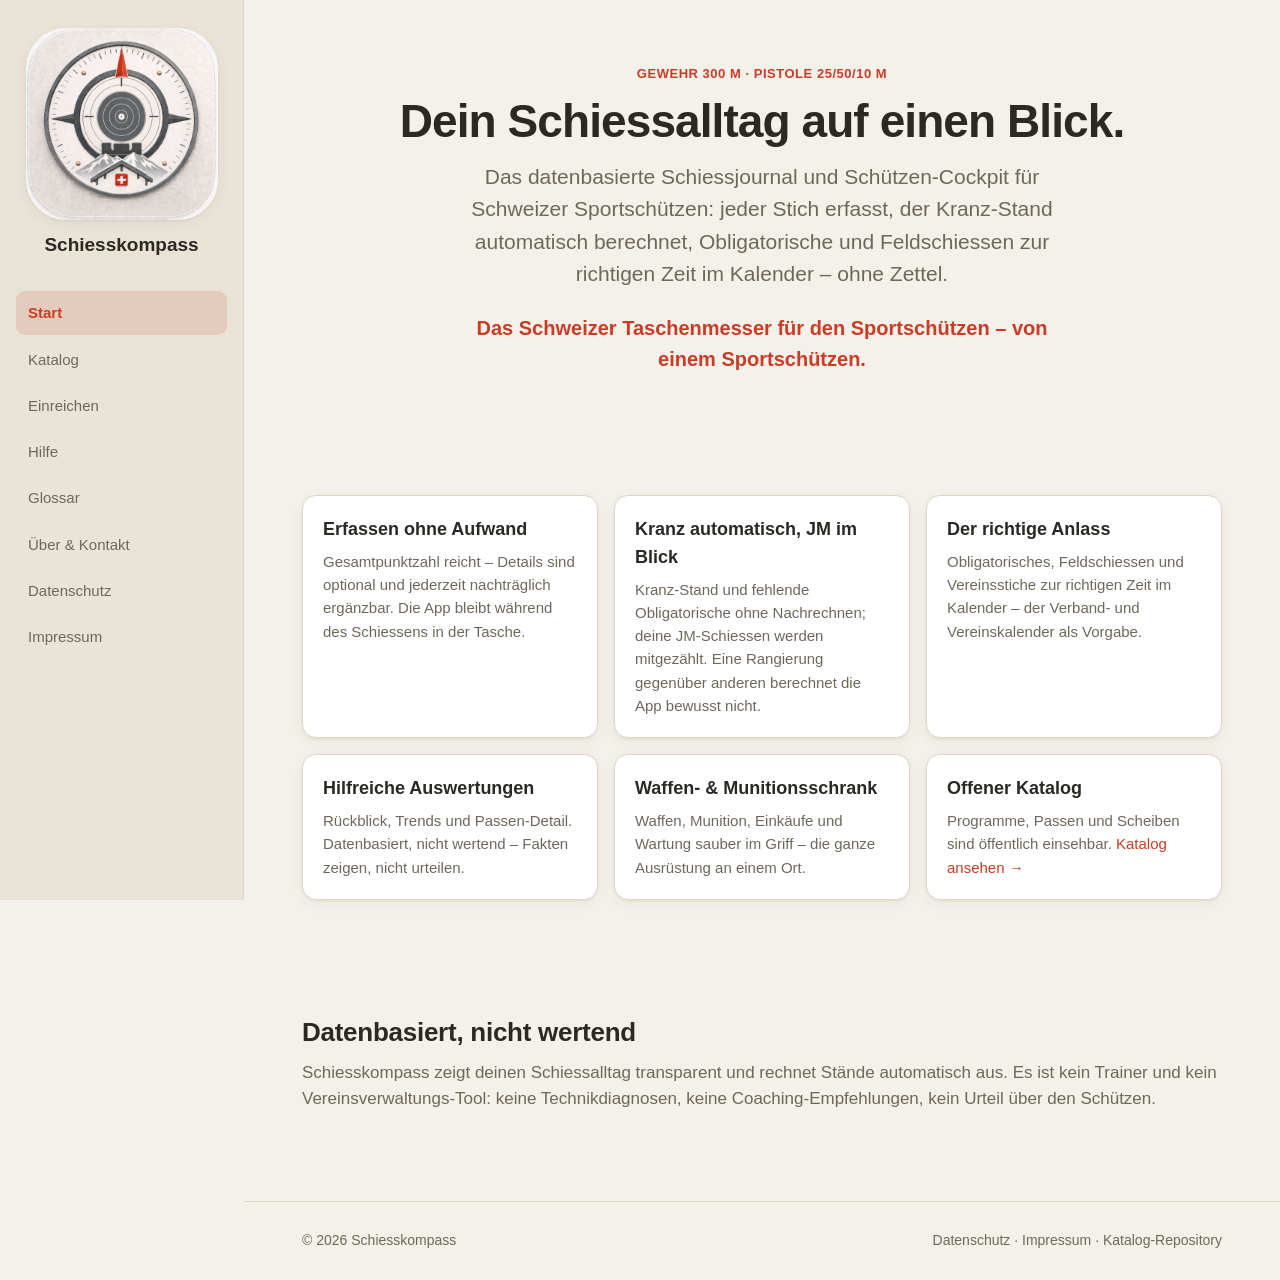
==== index.html @ a67bebf8 "Schiesskompass-Webseite (Landing, Katalog, Einreichen, Hilfe, Glossar, Über, Datenschutz, Impressum)" ====
<!DOCTYPE html>
<html lang="de">
<head>
    <meta charset="utf-8">
    <meta name="viewport" content="width=device-width, initial-scale=1">
    <title>Schiesskompass – Dein Schiessalltag auf einen Blick</title>
    <meta name="description" content="Schiesskompass ist ein datenbasiertes Schiessjournal und Schützen-Cockpit für Schweizer Sportschützen. Jedes Schiessen erfasst, der Kranz-Stand automatisch berechnet.">
    <link rel="icon" type="image/png" href="assets/logo-180.png">
    <link rel="apple-touch-icon" href="assets/logo-180.png">
    <link rel="stylesheet" href="assets/style.css">
</head>
<body>
    <header class="site-header">
        <div class="wrap">
            <a class="brand" href="index.html"><img class="brand-logo" src="assets/logo.png" alt="Schiesskompass-Logo">Schiesskompass</a>
            <nav class="nav">
                <a href="index.html" class="active">Start</a>
                <a href="katalog.html">Katalog</a>
                <a href="einreichen.html">Einreichen</a>
                <a href="hilfe.html">Hilfe</a>
                <a href="glossar.html">Glossar</a>
                <a href="ueber.html">Über &amp; Kontakt</a>
                <a href="datenschutz.html">Datenschutz</a>
                <a href="impressum.html">Impressum</a>
            </nav>
        </div>
    </header>

    <main>
        <section class="hero">
            <div class="wrap">
                <div class="kicker">Gewehr 300 m · Pistole 25/50/10 m</div>
                <h1>Dein Schiessalltag auf einen Blick.</h1>
                <p class="lead">
                    Das datenbasierte Schiessjournal und Schützen-Cockpit für Schweizer Sportschützen:
                    jeder Stich erfasst, der Kranz-Stand automatisch berechnet, Obligatorische und
                    Feldschiessen zur richtigen Zeit im Kalender – ohne Zettel.
                </p>
                <p class="slogan">Das Schweizer Taschenmesser für den Sportschützen – von einem Sportschützen.</p>
            </div>
        </section>

        <section class="block">
            <div class="wrap">
                <div class="grid">
                    <div class="card">
                        <h3>Erfassen ohne Aufwand</h3>
                        <p>Gesamtpunktzahl reicht – Details sind optional und jederzeit nachträglich ergänzbar. Die App bleibt während des Schiessens in der Tasche.</p>
                    </div>
                    <div class="card">
                        <h3>Kranz automatisch, JM im Blick</h3>
                        <p>Kranz-Stand und fehlende Obligatorische ohne Nachrechnen; deine JM-Schiessen werden mitgezählt. Eine Rangierung gegenüber anderen berechnet die App bewusst nicht.</p>
                    </div>
                    <div class="card">
                        <h3>Der richtige Anlass</h3>
                        <p>Obligatorisches, Feldschiessen und Vereinsstiche zur richtigen Zeit im Kalender – der Verband- und Vereinskalender als Vorgabe.</p>
                    </div>
                    <div class="card">
                        <h3>Hilfreiche Auswertungen</h3>
                        <p>Rückblick, Trends und Passen-Detail. Datenbasiert, nicht wertend – Fakten zeigen, nicht urteilen.</p>
                    </div>
                    <div class="card">
                        <h3>Waffen- &amp; Munitionsschrank</h3>
                        <p>Waffen, Munition, Einkäufe und Wartung sauber im Griff – die ganze Ausrüstung an einem Ort.</p>
                    </div>
                    <div class="card">
                        <h3>Offener Katalog</h3>
                        <p>Programme, Passen und Scheiben sind öffentlich einsehbar. <a href="katalog.html">Katalog ansehen&nbsp;→</a></p>
                    </div>
                </div>
            </div>
        </section>

        <section class="block">
            <div class="wrap">
                <h2>Datenbasiert, nicht wertend</h2>
                <p class="sub">
                    Schiesskompass zeigt deinen Schiessalltag transparent und rechnet Stände automatisch aus.
                    Es ist kein Trainer und kein Vereinsverwaltungs-Tool: keine Technikdiagnosen, keine
                    Coaching-Empfehlungen, kein Urteil über den Schützen.
                </p>
            </div>
        </section>
    </main>

    <footer class="site-footer">
        <div class="wrap">
            <span>© <span id="year"></span> Schiesskompass</span>
            <span>
                <a href="datenschutz.html">Datenschutz</a> ·
                <a href="impressum.html">Impressum</a> ·
                <a href="https://github.com/Sportschuetze/Schiesskompass">Katalog-Repository</a>
            </span>
        </div>
    </footer>

    <script>document.getElementById("year").textContent = new Date().getFullYear();</script>
</body>
</html>
---- assets/style.css ----
/* Schiesskompass – öffentliche Webseite (GitHub Pages)
   Ruhiges, sachliches Design. Akzent #0088FF (App-Icon-Blau).
   System-Font, Light/Dark über prefers-color-scheme. */

:root {
    /* Palette aus dem Schiesskompass-Logo: warmes Papier, Anthrazit, Rot-Akzent */
    --accent: #c93c26;        /* Kompassnadel / Schweizerkreuz */
    --accent-hover: #a82f1c;
    --bg: #f4f1ea;            /* warmes Zielscheiben-Papier */
    --bg-elev: #eae4d6;
    --card: #ffffff;
    --border: #e0d8c7;
    --text: #2b2924;         /* Anthrazit (Gewehre / Zielzentrum) */
    --text-dim: #6e685b;
    --shadow: 0 1px 3px rgba(60, 50, 30, 0.07), 0 4px 16px rgba(60, 50, 30, 0.05);
    --radius: 14px;
    --maxw: 960px;
}

@media (prefers-color-scheme: dark) {
    :root {
        --accent: #e2593f;   /* aufgehellt für Kontrast auf dunklem Grund */
        --accent-hover: #ef6b52;
        --bg: #14120d;
        --bg-elev: #1e1a13;
        --card: #1f1b14;
        --border: #322d22;
        --text: #f1ede3;
        --text-dim: #a49b89;
        --shadow: 0 1px 3px rgba(0, 0, 0, 0.5);
    }
}

* { box-sizing: border-box; }

html { -webkit-text-size-adjust: 100%; }

body {
    margin: 0;
    font-family: -apple-system, BlinkMacSystemFont, "SF Pro Text", "Segoe UI", Roboto, Helvetica, Arial, sans-serif;
    color: var(--text);
    background: var(--bg);
    line-height: 1.55;
    font-size: 17px;
}

a { color: var(--accent); text-decoration: none; }
a:hover { color: var(--accent-hover); text-decoration: underline; }
.tabbar button.active:hover { color: #fff; }

.wrap { max-width: var(--maxw); margin: 0 auto; padding: 0 20px; }

/* Kopfzeile / Navigation */
.site-header {
    position: sticky;
    top: 0;
    z-index: 10;
    backdrop-filter: saturate(180%) blur(20px);
    -webkit-backdrop-filter: saturate(180%) blur(20px);
    background: color-mix(in srgb, var(--bg) 82%, transparent);
    border-bottom: 1px solid var(--border);
}
.site-header .wrap {
    display: flex;
    align-items: center;
    justify-content: space-between;
    min-height: 56px;
    gap: 16px;
}
.brand { display: flex; align-items: center; gap: 10px; font-weight: 600; color: var(--text); }
.brand .brand-logo { width: 30px; height: 30px; border-radius: 7px; display: block; }
.nav { display: flex; gap: 18px; flex-wrap: wrap; }
.nav a { color: var(--text-dim); font-size: 15px; }
.nav a.active, .nav a:hover { color: var(--text); text-decoration: none; }

/* Ab Tablet-/Desktop-Breite: Navigation als feste linke Seitenleiste.
   Darunter (Mobil) bleibt die bekannte Top-Leiste erhalten. */
@media (min-width: 801px) {
    body { padding-left: 244px; }

    .site-header {
        position: fixed;
        top: 0; left: 0; bottom: 0;
        width: 244px; height: 100vh;
        overflow-y: auto;
        background: var(--bg-elev);
        border-right: 1px solid var(--border);
        border-bottom: none;
        backdrop-filter: none;
        -webkit-backdrop-filter: none;
    }
    .site-header .wrap {
        flex-direction: column;
        align-items: stretch;
        justify-content: flex-start;
        max-width: none;
        width: 100%;
        min-height: auto;
        padding: 24px 16px;
        gap: 6px;
    }
    .brand {
        flex-direction: column;
        align-items: center;
        text-align: center;
        gap: 10px;
        margin: 4px 8px 26px;
        font-size: 19px;
    }
    .brand .brand-logo { width: 192px; height: 192px; border-radius: 40px; box-shadow: var(--shadow); }

    .nav { flex-direction: column; gap: 3px; flex-wrap: nowrap; }
    .nav a {
        padding: 10px 12px;
        border-radius: 9px;
        font-size: 15px;
        transition: background 0.15s ease, color 0.15s ease;
    }
    .nav a:hover {
        background: color-mix(in srgb, var(--accent) 10%, transparent);
        color: var(--text);
    }
    .nav a.active {
        background: color-mix(in srgb, var(--accent) 15%, transparent);
        color: var(--accent);
        font-weight: 600;
    }
}

/* Hero */
.hero { padding: 64px 0 48px; text-align: center; }
.hero h1 { font-size: clamp(30px, 6vw, 46px); line-height: 1.1; margin: 0 0 14px; letter-spacing: -0.02em; }
.hero .lead { font-size: clamp(18px, 3vw, 21px); color: var(--text-dim); max-width: 620px; margin: 0 auto; }
.hero .slogan { margin: 22px auto 0; max-width: 620px; font-size: clamp(17px, 2.6vw, 20px); font-weight: 700; color: var(--accent); }
.hero .kicker { color: var(--accent); font-weight: 700; letter-spacing: 0.04em; text-transform: uppercase; font-size: 13px; margin-bottom: 12px; }

/* Karten-Raster */
.grid { display: grid; grid-template-columns: repeat(auto-fit, minmax(240px, 1fr)); gap: 16px; margin: 32px 0; }
.card {
    background: var(--card);
    border: 1px solid var(--border);
    border-radius: var(--radius);
    padding: 20px;
    box-shadow: var(--shadow);
}
.card h3 { margin: 0 0 6px; font-size: 18px; }
.card p { margin: 0; color: var(--text-dim); font-size: 15px; }

/* Primär-Button (Call-to-Action) */
.btn-primary {
    display: inline-block;
    background: var(--accent);
    color: #fff;
    font-weight: 700;
    padding: 13px 22px;
    border-radius: 12px;
    box-shadow: var(--shadow);
}
.btn-primary:hover { background: var(--accent-hover); color: #fff; text-decoration: none; }

.content ol { padding-left: 20px; }
.content ol li { margin: 6px 0; }

/* Quellen / Transparenz */
.sources { margin-top: 48px; padding-top: 28px; border-top: 1px solid var(--border); }
.sources h2 { font-size: 20px; margin: 0 0 6px; }
.sources p { color: var(--text-dim); margin: 0 0 8px; }

/* Hilfe-Themen */
.help-topic { padding: 20px 0; border-bottom: 1px solid var(--border); }
.help-topic:last-child { border-bottom: none; }
.help-topic h2 { font-size: 21px; margin: 0 0 4px; }
.help-topic .lead-sm { font-weight: 600; margin: 0 0 8px; }
.help-topic p { margin: 0 0 10px; color: var(--text); }
.help-topic ul { margin: 0; padding-left: 20px; color: var(--text-dim); }
.help-topic ul li { margin: 3px 0; }

/* Glossar */
.glossary-search {
    font: inherit; width: 100%; max-width: 340px;
    padding: 9px 12px; margin: 8px 0 20px;
    border: 1px solid var(--border); border-radius: 10px;
    background: var(--card); color: var(--text);
}
.glossary { margin: 0; }
.glossary dt { font-weight: 700; margin-top: 18px; color: var(--text); }
.glossary dd { margin: 3px 0 0; color: var(--text-dim); }

section.block { padding: 40px 0; }
section.block h2 { font-size: 26px; letter-spacing: -0.01em; margin: 0 0 8px; }
section.block > .wrap > p.sub { color: var(--text-dim); margin: 0 0 8px; }

/* Content-Seiten (Datenschutz/Impressum) */
.content { padding: 40px 0 64px; }
.content h1 { font-size: 32px; margin: 0 0 8px; }
.content h2 { font-size: 20px; margin: 28px 0 6px; }
.content p, .content li { color: var(--text); }
.content .muted { color: var(--text-dim); }
.content .slogan-inline { font-weight: 700; color: var(--accent); font-size: 18px; margin: 0 0 10px; }
.placeholder { background: color-mix(in srgb, var(--accent) 12%, transparent); border-radius: 4px; padding: 0 4px; }

/* Katalog */
.toolbar { display: flex; flex-wrap: wrap; gap: 10px; align-items: center; margin: 24px 0; }
.toolbar input[type="search"], .toolbar select {
    font: inherit;
    padding: 9px 12px;
    border: 1px solid var(--border);
    border-radius: 10px;
    background: var(--card);
    color: var(--text);
}
.toolbar input[type="search"] { flex: 1; min-width: 180px; }

.badge {
    display: inline-block;
    font-size: 12px;
    font-weight: 600;
    padding: 2px 9px;
    border-radius: 20px;
    background: var(--bg-elev);
    color: var(--text-dim);
    border: 1px solid var(--border);
}
.badge.accent { background: color-mix(in srgb, var(--accent) 15%, transparent); color: var(--accent); border-color: transparent; }

.prog {
    background: var(--card);
    border: 1px solid var(--border);
    border-radius: var(--radius);
    padding: 18px 20px;
    margin-bottom: 14px;
    box-shadow: var(--shadow);
}
.prog header { display: flex; align-items: baseline; justify-content: space-between; gap: 12px; flex-wrap: wrap; }
.prog h3 { margin: 0; font-size: 19px; }
.prog .meta { display: flex; gap: 8px; flex-wrap: wrap; margin: 10px 0; }
.prog .parts { list-style: none; margin: 12px 0 0; padding: 0; border-top: 1px solid var(--border); }
.prog .parts li { padding: 8px 0; border-bottom: 1px solid var(--border); font-size: 15px; display: flex; justify-content: space-between; gap: 12px; }
.prog .parts li:last-child { border-bottom: none; }
.prog .parts .pdetail { color: var(--text-dim); font-size: 13px; }
.kranz { margin-top: 12px; font-size: 14px; }
.kranz table { border-collapse: collapse; width: 100%; margin-top: 4px; }
.kranz th, .kranz td { text-align: left; padding: 4px 8px; border-bottom: 1px solid var(--border); font-size: 13px; }
.kranz th { color: var(--text-dim); font-weight: 600; }

.targets-grid { display: grid; grid-template-columns: repeat(auto-fill, minmax(150px, 1fr)); gap: 14px; margin: 16px 0; }
.tcard { background: var(--card); border: 1px solid var(--border); border-radius: var(--radius); overflow: hidden; box-shadow: var(--shadow); }
.tcard .imgbox { aspect-ratio: 1 / 1; background: var(--bg-elev); display: flex; align-items: center; justify-content: center; }
.tcard img { max-width: 100%; max-height: 100%; object-fit: contain; }
.tcard .tbody { padding: 10px 12px; }
.tcard h4 { margin: 0 0 2px; font-size: 15px; }
.tcard .tmeta { color: var(--text-dim); font-size: 13px; }

.status { text-align: center; color: var(--text-dim); padding: 40px 0; }
.status.err { color: #d9534f; }

/* Fusszeile */
.site-footer { border-top: 1px solid var(--border); padding: 28px 0; color: var(--text-dim); font-size: 14px; margin-top: 40px; }
.site-footer .wrap { display: flex; justify-content: space-between; flex-wrap: wrap; gap: 12px; }
.site-footer a { color: var(--text-dim); }

details.tabs summary { cursor: pointer; font-weight: 600; margin: 8px 0; }

.tabbar { display: flex; gap: 8px; margin: 20px 0; }
.tabbar button {
    font: inherit; font-weight: 600;
    padding: 8px 16px; border-radius: 10px; cursor: pointer;
    background: var(--bg-elev); color: var(--text-dim); border: 1px solid var(--border);
}
.tabbar button.active { background: var(--accent); color: #fff; border-color: transparent; }
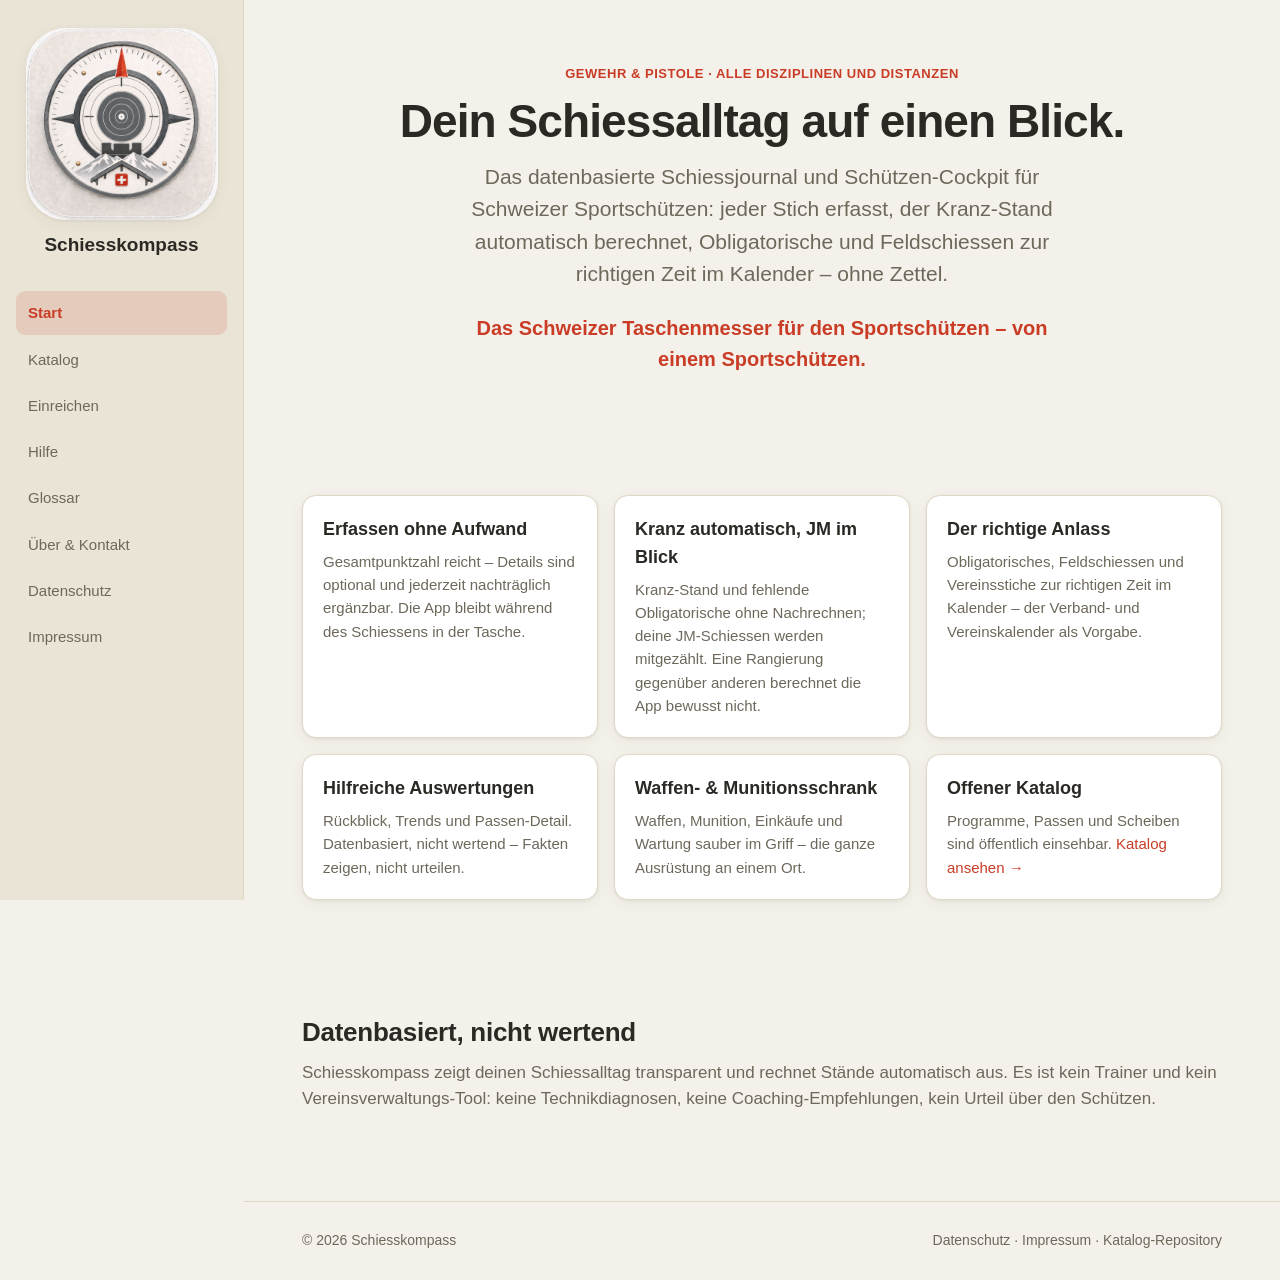
==== commit c202ba8c: "Hero-Kicker disziplin-unabhängig (skaliert mit weiteren Disziplinen) Co-Authored-By: Claude Opus 4.8" ====
--- a/index.html
+++ b/index.html
@@ -29,7 +29,7 @@
     <main>
         <section class="hero">
             <div class="wrap">
-                <div class="kicker">Gewehr 300 m · Pistole 25/50/10 m</div>
+                <div class="kicker">Gewehr &amp; Pistole · alle Disziplinen und Distanzen</div>
                 <h1>Dein Schiessalltag auf einen Blick.</h1>
                 <p class="lead">
                     Das datenbasierte Schiessjournal und Schützen-Cockpit für Schweizer Sportschützen:
